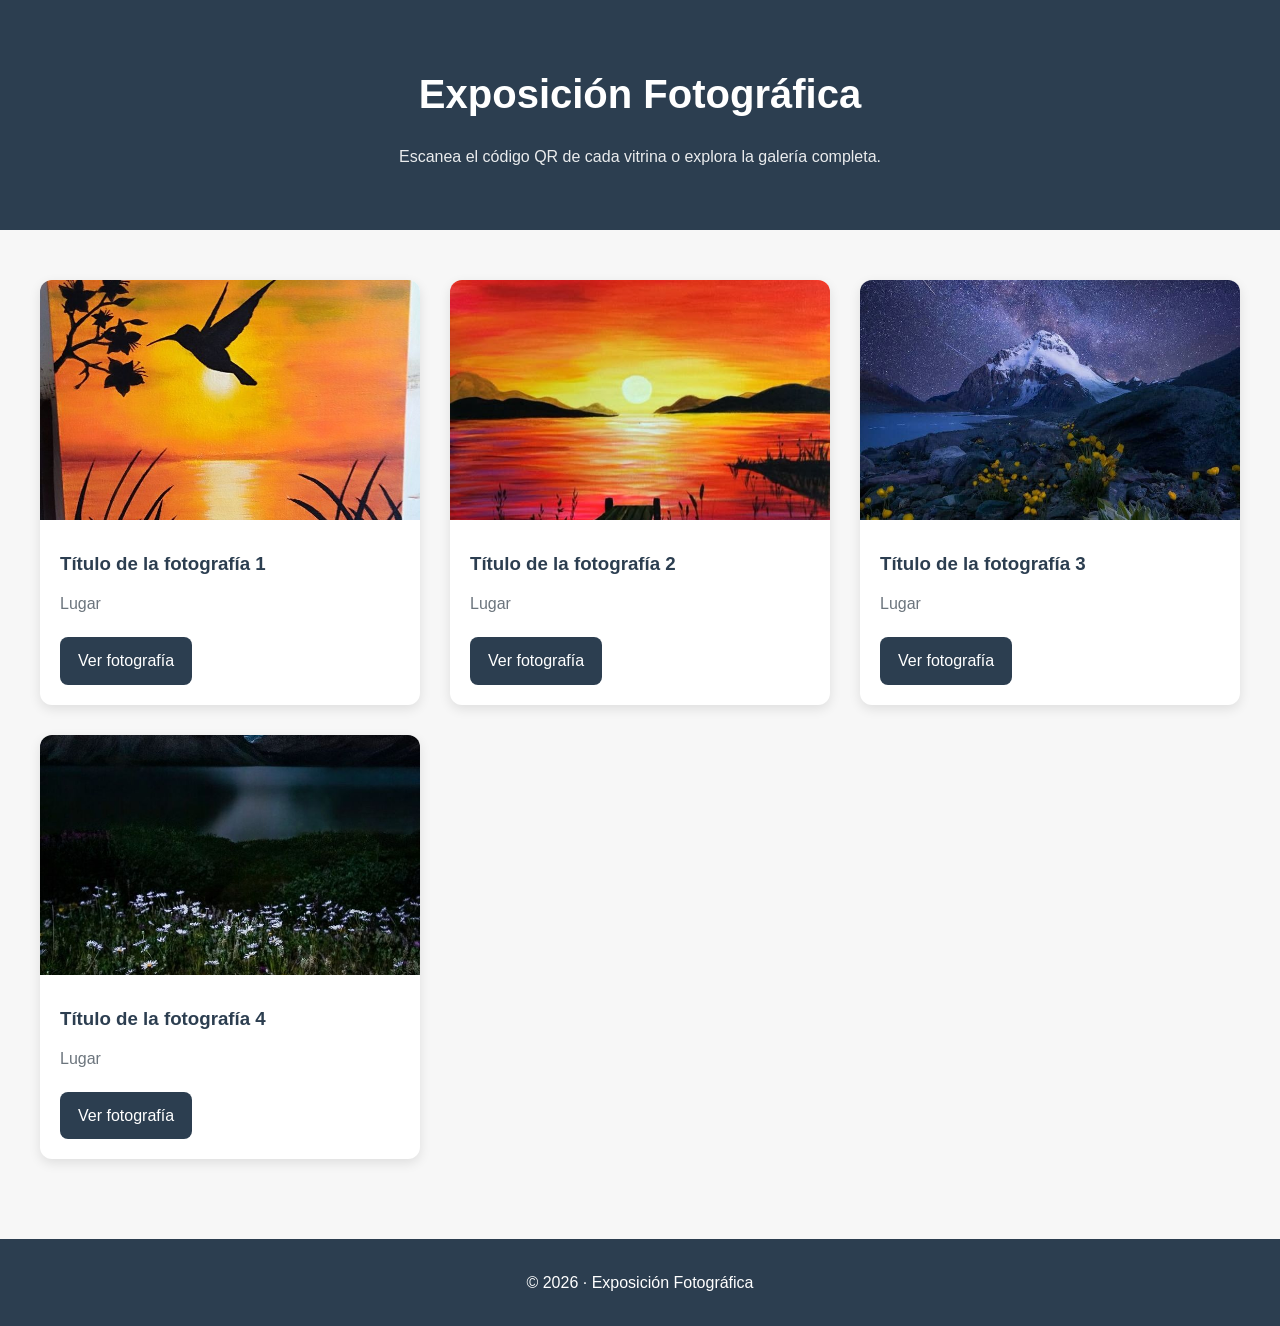
==== frontend/index.html @ 35e69772 "Agregar .gitignore" ====
<!DOCTYPE html>
<html lang="es">

<head>
    <meta charset="UTF-8">
    <meta name="viewport" content="width=device-width, initial-scale=1.0">

    <title>Exposición Fotográfica</title>

    <link rel="stylesheet" href="css/styles.css">
</head>

<body>

    <header class="hero">

        <h1>Exposición Fotográfica</h1>

        <p>
            Escanea el código QR de cada vitrina o explora la galería completa.
        </p>

    </header>

    <main>

        <section id="gallery" class="gallery">

            <!--
                Las tarjetas se generarán automáticamente
                desde app.js utilizando photos.js
            -->

        </section>

    </main>

    <footer>

        <p>
            © 2026 · Exposición Fotográfica
        </p>

    </footer>

    <script src="js/photos.js"></script>
    <script src="js/app.js"></script>

</body>

</html>
---- frontend/css/styles.css ----
/* ================================
   VARIABLES
================================ */

:root {
    --primary: #2c3e50;
    --secondary: #6c757d;
    --background: #f7f7f7;
    --card: #ffffff;
    --accent: #b08d57;
    --text: #222;
    --shadow: 0 4px 12px rgba(0,0,0,.10);
    --radius: 12px;
}

/* ================================
   RESET
================================ */

*{
    margin:0;
    padding:0;
    box-sizing:border-box;
}

body{
    font-family: "Segoe UI", Arial, sans-serif;
    background:var(--background);
    color:var(--text);
    line-height:1.7;
}

/* ================================
   HEADER
================================ */

.hero{

    background:var(--primary);
    color:white;

    text-align:center;

    padding:60px 20px;
}

.hero h1{

    font-size:2.5rem;

    margin-bottom:15px;
}

.hero p{

    max-width:700px;

    margin:auto;

    opacity:.9;
}

/* ================================
   GALERÍA
================================ */

.gallery{

    width:min(1200px,95%);

    margin:50px auto;

    display:grid;

    grid-template-columns:
        repeat(auto-fit,minmax(280px,1fr));

    gap:30px;
}

/* ================================
   TARJETAS
================================ */

.card{

    background:var(--card);

    border-radius:var(--radius);

    overflow:hidden;

    box-shadow:var(--shadow);

    transition:.25s;
}

.card:hover{

    transform:translateY(-6px);
}

.card img{

    width:100%;

    height:240px;

    object-fit:cover;
}

.card-content{

    padding:20px;
}

.card h3{

    margin-bottom:10px;

    color:var(--primary);
}

.card p{

    color:var(--secondary);

    margin-bottom:20px;
}

.card a{

    display:inline-block;

    text-decoration:none;

    color:white;

    background:var(--primary);

    padding:10px 18px;

    border-radius:8px;
}

.card a:hover{

    background:var(--accent);
}

/* ================================
   FOTO
================================ */

.photo-container{

    width:min(1000px,92%);

    margin:40px auto;
}

.photo-header{

    padding:20px;

    background:white;

    border-bottom:1px solid #ddd;
}

.back-link{

    text-decoration:none;

    color:var(--primary);

    font-weight:bold;
}

#photo-image{

    width:100%;

    border-radius:var(--radius);

    box-shadow:var(--shadow);

    margin-bottom:30px;
}

#photo-title{

    font-size:2.2rem;

    color:var(--primary);

    margin-bottom:20px;
}

.history{

    margin-bottom:35px;
}

.metadata{

    background:white;

    padding:25px;

    border-radius:var(--radius);

    box-shadow:var(--shadow);
}

.metadata p{

    margin-bottom:10px;
}

/* ================================
   NAVEGACIÓN
================================ */

.navigation{

    width:min(1000px,92%);

    margin:50px auto;

    display:flex;

    justify-content:space-between;

    align-items:center;

    flex-wrap:wrap;

    gap:15px;
}

.navigation a{

    text-decoration:none;

    background:var(--primary);

    color:white;

    padding:12px 18px;

    border-radius:8px;

    transition:.25s;
}

.navigation a:hover{

    background:var(--accent);
}

/* ================================
   FOOTER
================================ */

footer{

    margin-top:80px;

    background:var(--primary);

    color:white;

    text-align:center;

    padding:30px;
}

/* ================================
   RESPONSIVE
================================ */

@media (max-width:768px){

    .hero h1{

        font-size:2rem;
    }

    #photo-title{

        font-size:1.8rem;
    }

    .navigation{

        flex-direction:column;
    }

}
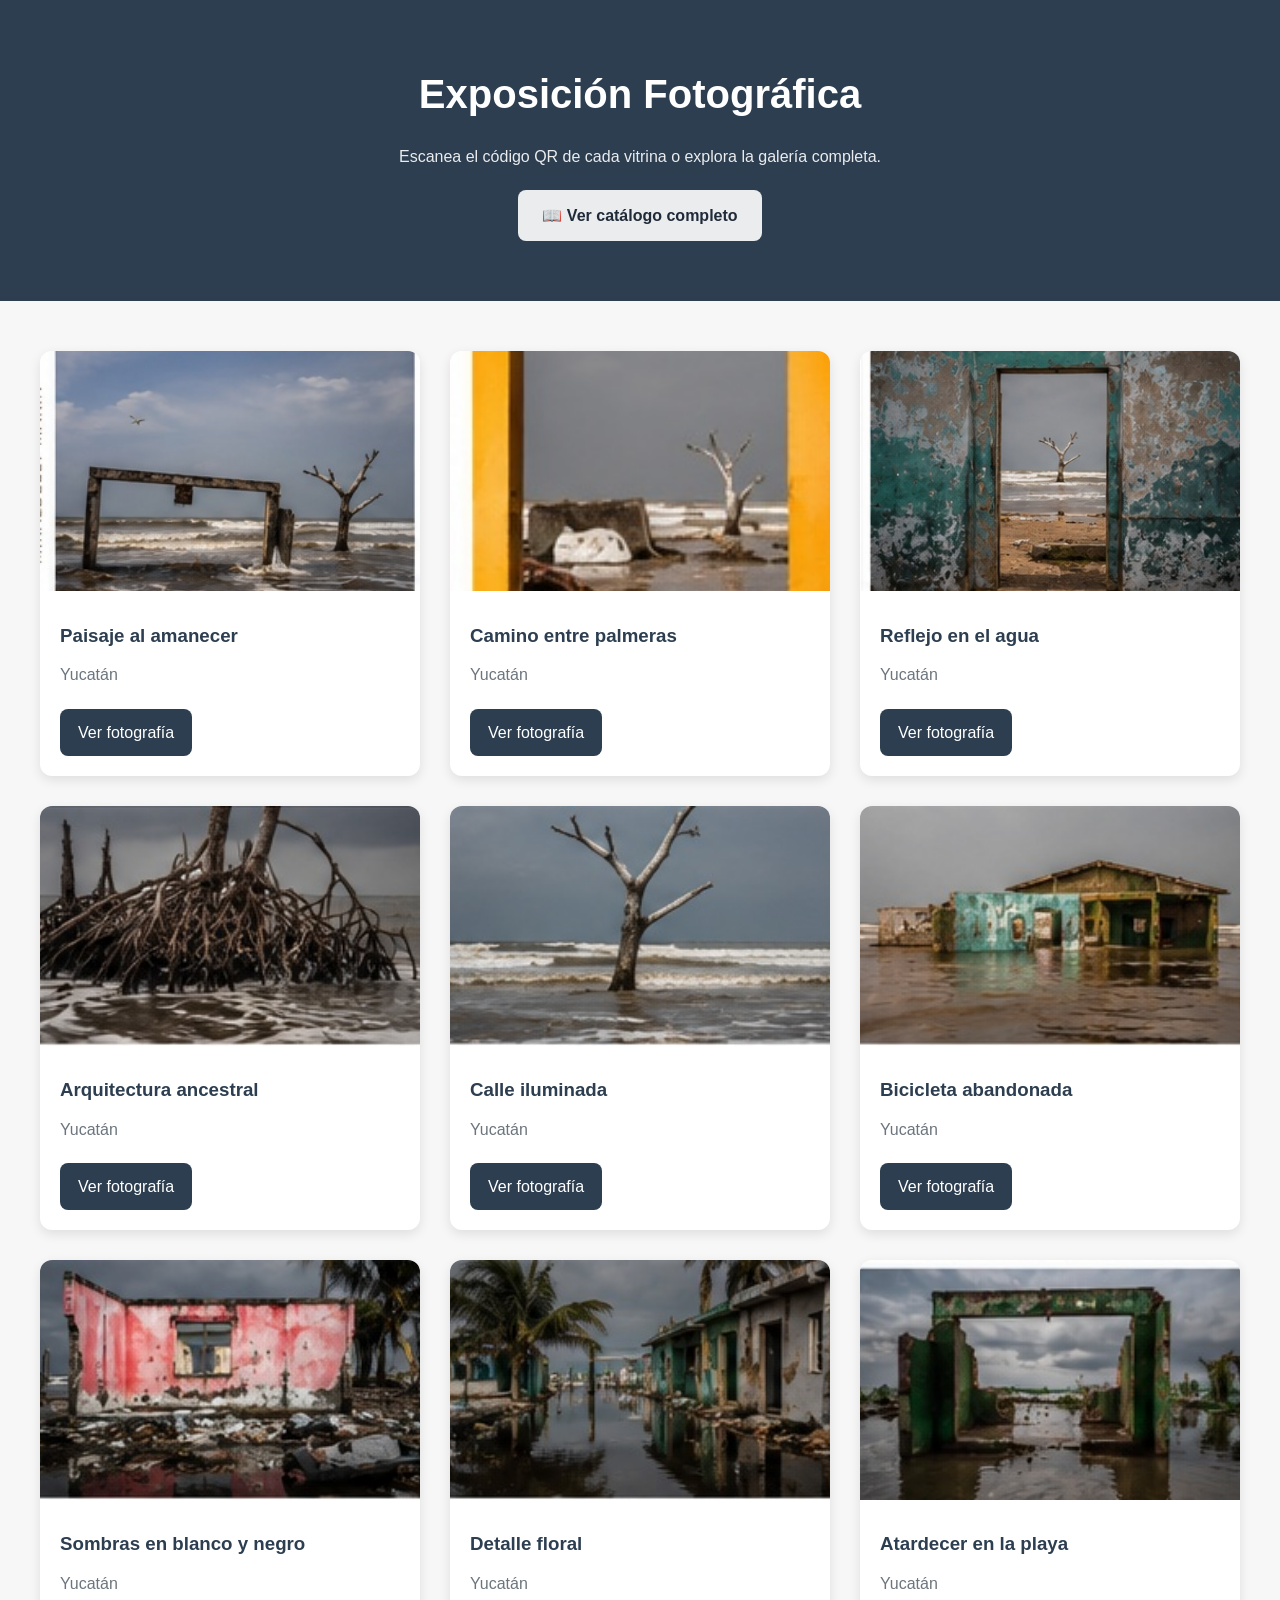
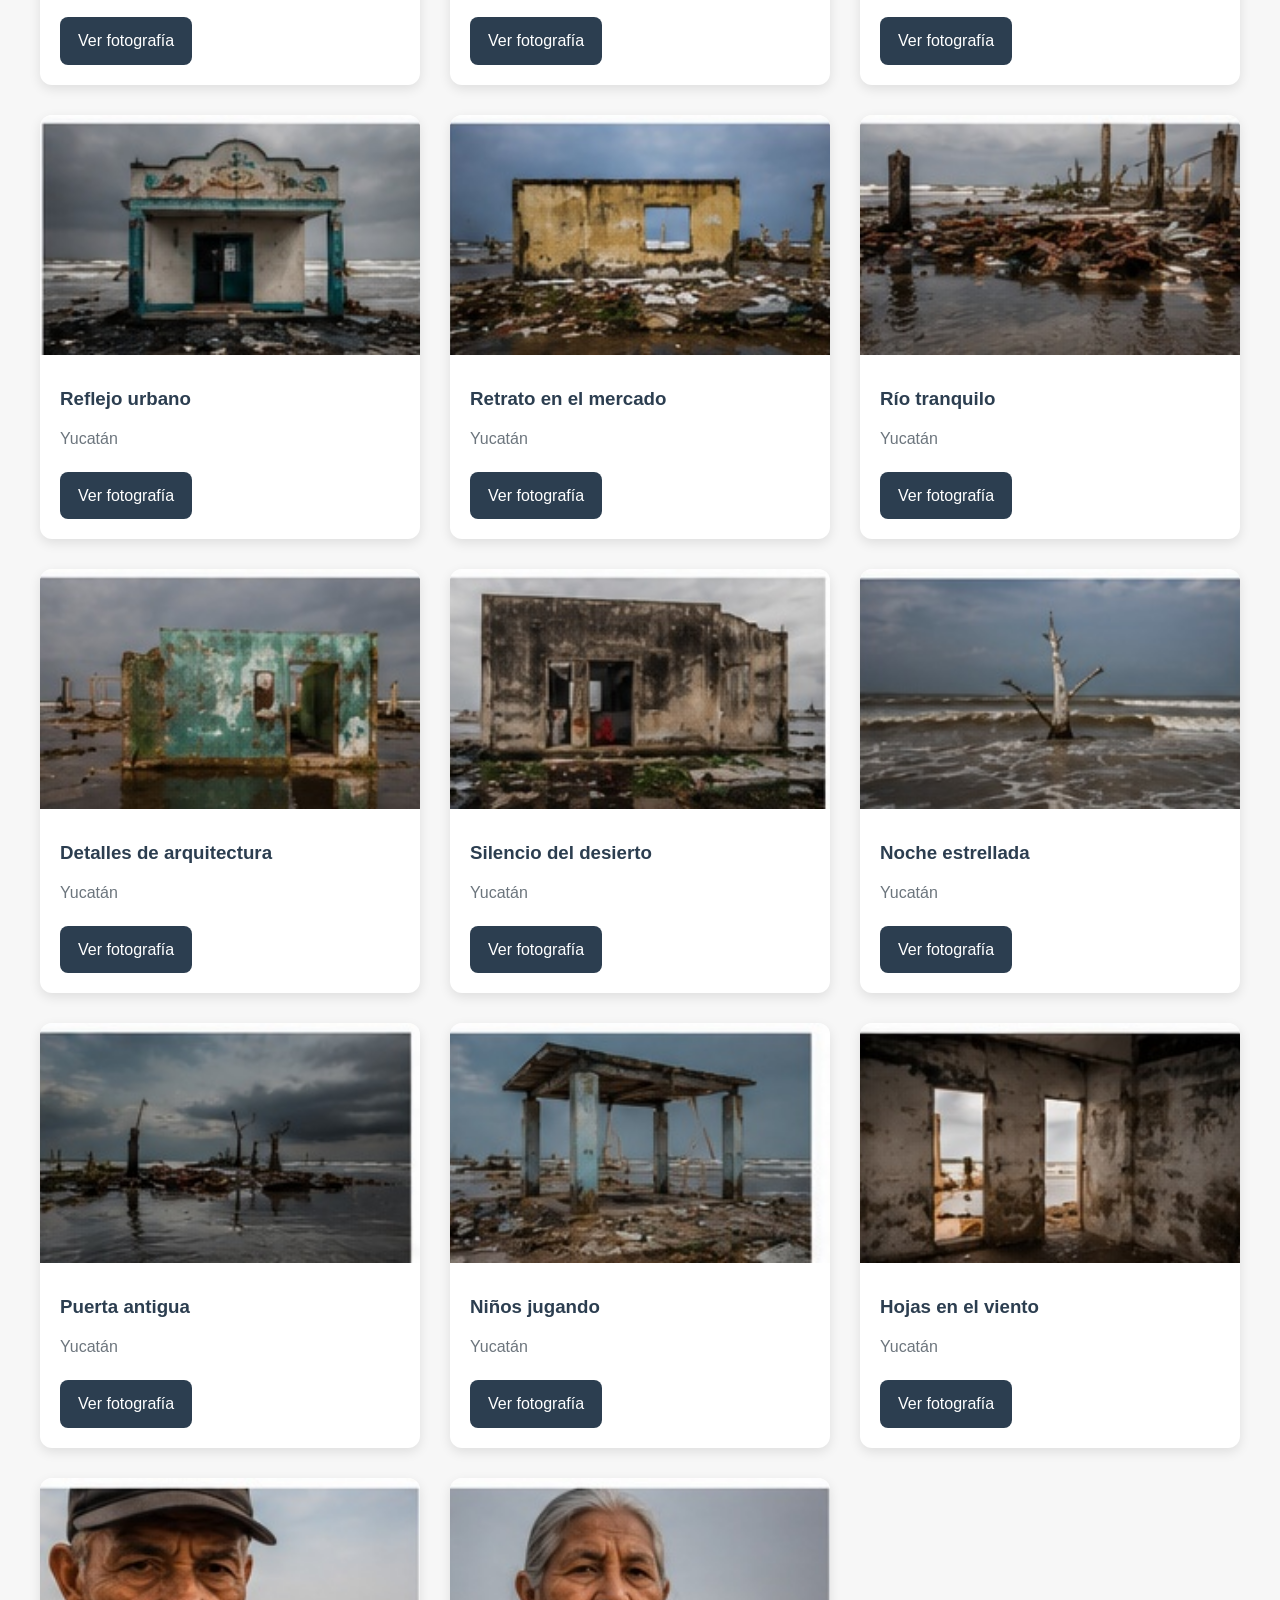
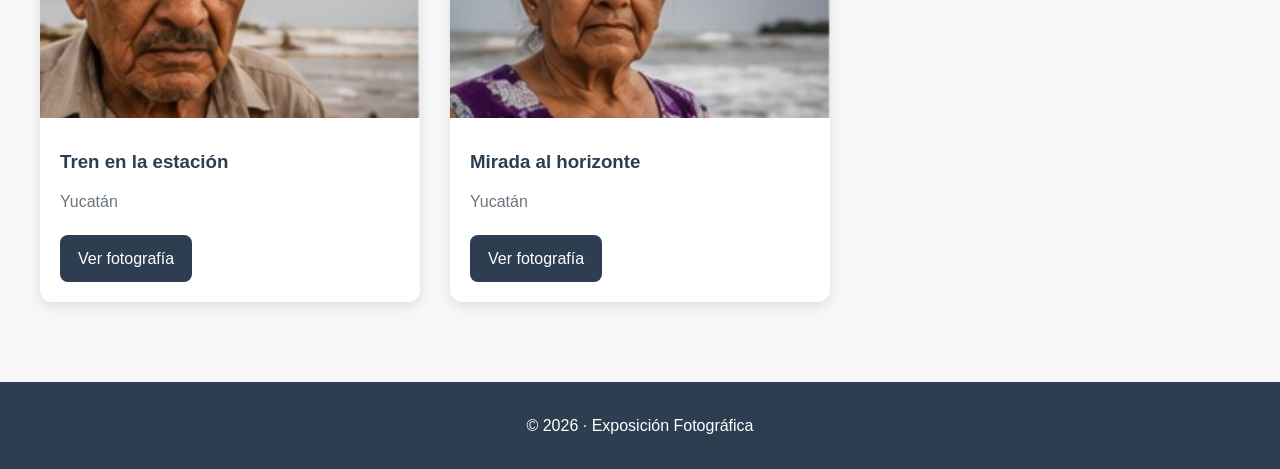
==== commit f79081be: "..." ====
--- a/frontend/index.html
+++ b/frontend/index.html
@@ -18,6 +18,13 @@
 
         <p>
             Escanea el código QR de cada vitrina o explora la galería completa.
+        </p>
+        <p>
+
+        <a class="button" href="catalog.html">
+            📖 Ver catálogo completo
+        </a>
+
         </p>
 
     </header>
--- a/frontend/css/styles.css
+++ b/frontend/css/styles.css
@@ -297,4 +297,64 @@
         flex-direction:column;
     }
 
+}
+
+.button{
+
+    display:inline-block;
+
+    margin-top:20px;
+
+    padding:12px 24px;
+
+    background:#ffffff;
+
+    color:#1f2937;
+
+    text-decoration:none;
+
+    border-radius:8px;
+
+    font-weight:600;
+
+    transition:.2s;
+
+}
+
+.button:hover{
+
+    opacity:.9;
+
+}
+
+.catalog-container{
+
+    width:100%;
+
+    height:calc(100vh - 220px);
+
+}
+
+.catalog-container iframe{
+
+    width:100%;
+
+    height:100%;
+
+    border:none;
+
+}
+
+.hero-actions{
+
+    margin-top:20px;
+
+    display:flex;
+
+    justify-content:center;
+
+    gap:12px;
+
+    flex-wrap:wrap;
+
 }
